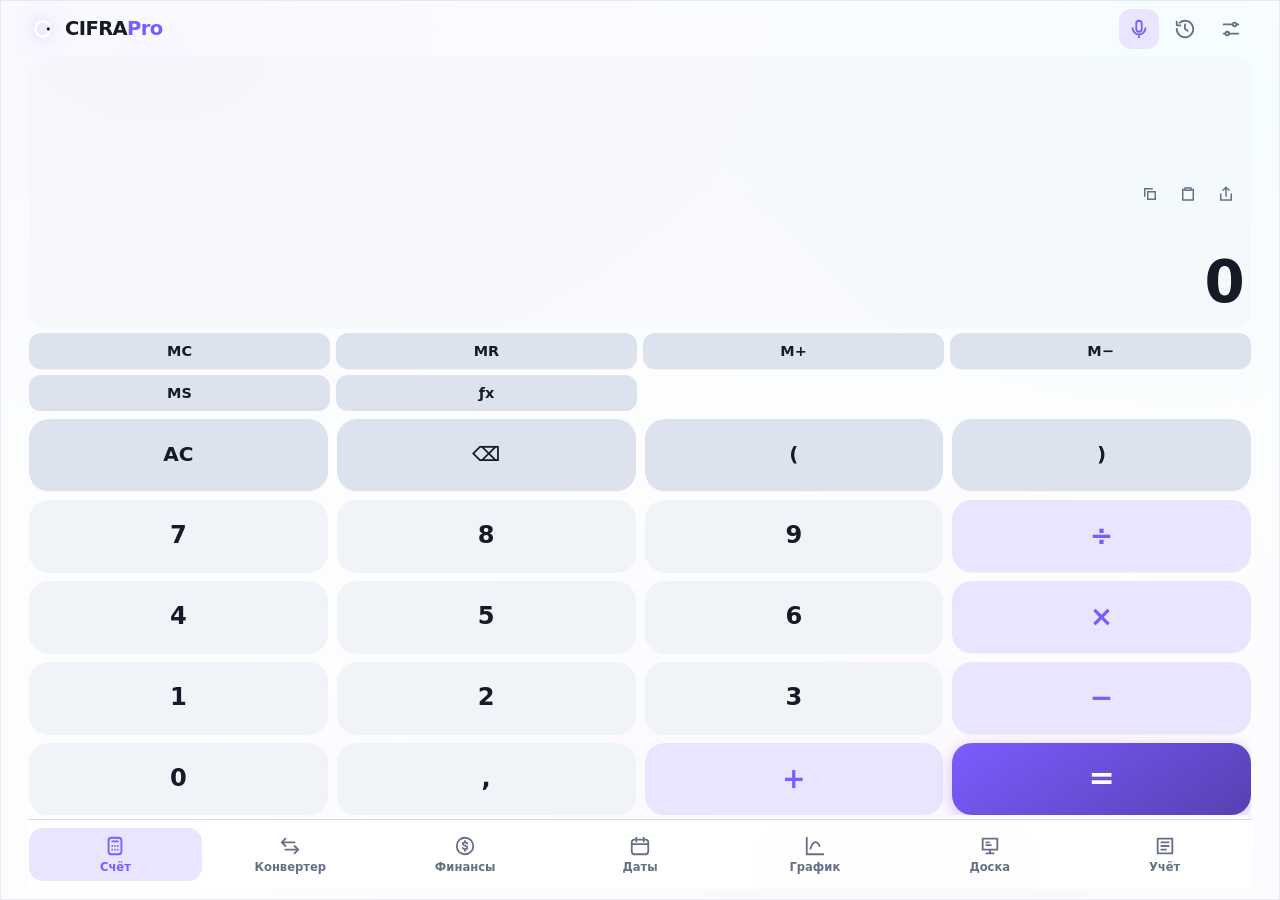
==== cifra/index.html @ 8e328d8b "Add files via upload" ====
<!doctype html>
<html lang="ru">
<head>
<meta charset="utf-8">
<meta name="viewport" content="width=device-width,initial-scale=1,maximum-scale=1,user-scalable=no,viewport-fit=cover">
<title>CIFRA Pro — калькулятор, конвертер, финансы, графики, доска</title>
<meta name="description" content="CIFRA Pro: научный калькулятор с графиками, конвертер, финансы, дата-калькулятор, математическая доска (алгебра, геометрия, тригонометрия, физика, химия). Офлайн PWA.">
<meta name="author" content="Смолянинов Александр">
<meta name="theme-color" content="#12151b">
<meta name="apple-mobile-web-app-capable" content="yes">
<meta name="mobile-web-app-capable" content="yes">
<meta name="apple-mobile-web-app-title" content="CIFRA Pro">
<link rel="manifest" href="manifest.webmanifest">
<link rel="icon" href="icons/icon-nova.svg" type="image/svg+xml">
<link rel="apple-touch-icon" href="icons/nova-192.png">
<link rel="stylesheet" href="css/style.css">
</head>
<body>
<div class="shell">
<main class="app">
  <header class="top">
    <span class="logo"><svg viewBox="0 0 512 512" aria-hidden="true"><path d="M362 167A138 138 0 1 0 362 345" fill="none" stroke="#fff" stroke-width="46" stroke-linecap="round"/><circle cx="352" cy="256" r="26"/></svg><b>CIFRA<i>Pro</i></b></span>
    <button id="hap" class="ib" aria-label="Вибрация"><svg viewBox="0 0 24 24"><rect x="8" y="3" width="8" height="18" rx="2"/><path d="M4 8v8M20 8v8M1.5 10.5v3M22.5 10.5v3"/></svg></button>
    <button id="hist" class="ib" aria-label="История"><svg viewBox="0 0 24 24"><path d="M12 7v5l3 2M3 12a9 9 0 1 0 3-6.7M3 4v4h4"/></svg></button>
    <button id="set" class="ib" aria-label="Настройки"><svg viewBox="0 0 24 24"><path d="M4 7h10M18 7h2M4 17h2M10 17h10"/><circle cx="16" cy="7" r="2"/><circle cx="8" cy="17" r="2"/></svg></button>
  </header>
  <section id="calc" class="view">
    <div class="screen"><div class="stl"><span id="mb" hidden></span><i></i><button id="copy" aria-label="Копировать"><svg viewBox="0 0 24 24"><path d="M9 9h10v10H9zM5 15V5h10"/></svg></button><button id="paste" aria-label="Вставить"><svg viewBox="0 0 24 24"><path d="M8 4h8v3H8zM6 6H5v14h14V6h-1"/></svg></button><button id="share" aria-label="Поделиться"><svg viewBox="0 0 24 24"><path d="M12 15V3M8 7l4-4 4 4M5 12v8h14v-8"/></svg></button></div><div id="expr"></div><div id="res" title="Нажмите, чтобы скопировать">0</div></div>
    <div id="memp" class="pad mem"></div>
    <div id="sciPad" class="pad sci" hidden></div>
    <div id="pad" class="pad"></div>
  </section>
  <section id="conv" class="view tool" hidden></section>
  <section id="fin" class="view tool" hidden></section>
  <section id="dates" class="view tool" hidden></section>
  <section id="graph" class="view tool" hidden></section>
  <section id="board" class="view tool" hidden></section>
  <section id="acc" class="view tool" hidden></section>
  <nav class="nav">
    <button data-t="calc" class="on"><i><svg viewBox="0 0 24 24"><rect x="5" y="3" width="14" height="18" rx="3"/><path d="M9 7h6M9 12h.01M12 12h.01M15 12h.01M9 16h.01M12 16h.01M15 16h.01"/></svg></i>Счёт</button>
    <button data-t="conv"><i><svg viewBox="0 0 24 24"><path d="M7 4L3 8l4 4M3 8h14M17 20l4-4-4-4M21 16H7"/></svg></i>Конвертер</button>
    <button data-t="fin"><i><svg viewBox="0 0 24 24"><circle cx="12" cy="12" r="9"/><path d="M14.5 9.2c-.6-.8-1.5-1.2-2.6-1.2-1.4 0-2.4.7-2.4 1.8 0 2.5 5 1.2 5 3.7 0 1.1-1 1.9-2.5 1.9-1.1 0-2-.4-2.7-1.2M12 6.5V8m0 8v1.5"/></svg></i>Финансы</button>
    <button data-t="dates"><i><svg viewBox="0 0 24 24"><rect x="3" y="5" width="18" height="16" rx="3"/><path d="M3 10h18M8 3v4M16 3v4"/></svg></i>Даты</button>
    <button data-t="graph"><i><svg viewBox="0 0 24 24"><path d="M3 3v18h18M7 15c3-9 7-9 10-3"/></svg></i>График</button>
    <button data-t="board"><i><svg viewBox="0 0 24 24"><path d="M4 4h16v12H4zM8 20h8M12 16v4"/><path d="M8 8h3M8 11h5"/></svg></i>Доска</button>
    <button data-t="acc"><i><svg viewBox="0 0 24 24"><path d="M4 4h16v16H4zM8 8h8M8 12h8M8 16h5"/></svg></i>Учёт</button>
  </nav>
  <div id="toast" role="status"></div>
</main>
<aside id="drawer" hidden>
  <div class="dh"><b>История</b><span><button id="hx">Excel</button><button id="hs">Поделиться</button><button id="hc">Очистить</button><button id="close">Закрыть</button></span></div>
  <ul id="list"></ul>
</aside>
</div>
<dialog id="dlg">
  <div class="dh"><b>Настройки</b><button id="dx">Готово</button></div>
  <div id="sb"></div>
  <div class="acts"><button id="install" hidden>Установить приложение</button><button id="abt">Автор и обратная связь</button><button id="xl">История в Excel</button><button id="csv">История в CSV</button><button id="wipe">Очистить историю</button><button id="reset">Сбросить настройки</button></div>
</dialog>
<dialog id="about">
  <div class="dh"><b>О программе</b><button id="ax">Закрыть</button></div>
  <div id="ab"></div>
</dialog>
<noscript>Для работы нужен JavaScript.</noscript>
<script src="js/engine.js"></script>
<script src="js/graph.js"></script>
<script src="js/db.js"></script>
<script src="js/tools.js"></script>
<script src="js/app.js"></script>
<script src="js/voice.js"></script>

<script>
window.addEventListener('message', function(ev){
  var d = ev.data;
  if (!d || d.type !== 'orbit-calc') return;
  if (d.expr) {
    try { window.dispatchEvent(new CustomEvent('cifra-insert', { detail: String(d.expr) })); } catch(e){}
  }
});
</script>
</body>
</html>
---- cifra/css/style.css ----
:root{--bg:#e9eef5;--card:#fff;--fg:#141b26;--mut:#667086;--key:#f0f3f8;--fn:#dce3ee;--line:#d3dae6;--eq:#7c5cff;--ks:1;--kr:20px;--cap:64px;--u:calc((100dvh - 360px)/5);--op:color-mix(in srgb,var(--eq) 16%,var(--card));--opfg:var(--eq);--shadow:0 8px 32px #00000014;--glass:color-mix(in srgb,var(--card) 88%,transparent)}
:root.sm{--u:calc((100dvh - 420px)/9.2)}
[data-theme=dark]{--bg:#0a0c10;--card:#12151b;--fg:#f1f3f8;--mut:#8a93a8;--key:#1c212a;--fn:#2a303c;--line:#272d39;--opfg:color-mix(in srgb,var(--eq) 55%,#fff);--shadow:0 12px 40px #00000066;--glass:color-mix(in srgb,var(--card) 82%,transparent)}
[data-theme=amoled]{--bg:#000;--card:#000;--fg:#fff;--mut:#8a93a8;--key:#15171c;--fn:#23262e;--line:#23262e;--opfg:color-mix(in srgb,var(--eq) 55%,#fff);--shadow:0 0 0 transparent;--glass:#000000ee}
[data-bg=nova] body{background:radial-gradient(55% 45% at 12% 6%,#7c5cff55,transparent),radial-gradient(45% 45% at 92% 12%,#22d3ee44,transparent),radial-gradient(60% 50% at 70% 96%,#c026d333,transparent),var(--bg)}
[data-bg=aurora] body{background:radial-gradient(60% 50% at 15% 10%,#6d5dfc88,transparent),radial-gradient(50% 50% at 90% 20%,#19c3a888,transparent),var(--bg)}
[data-bg=dusk] body{background:linear-gradient(160deg,#ff8a5c66,#7b3fe466 55%,var(--bg))}
[data-bg=forest] body{background:linear-gradient(160deg,#2fa36b66,#0e5e5a66 60%,var(--bg))}
[data-bg=mono] body{background:linear-gradient(160deg,#8a93a855,var(--bg))}
*{box-sizing:border-box;-webkit-tap-highlight-color:transparent}
html{color-scheme:dark light}
html,body{height:100%;margin:0;overflow:hidden;overscroll-behavior:none;touch-action:manipulation}
[data-theme=dark],[data-theme=amoled]{color-scheme:dark}
[data-theme=light]{color-scheme:light}
body{background:var(--bg);color:var(--fg);font:500 20px/1.25 system-ui,-apple-system,"Segoe UI",Roboto,sans-serif;font-variant-numeric:tabular-nums;transition:background .45s,color .3s;-webkit-user-select:none;user-select:none;-webkit-touch-callout:none}
input,select,textarea{-webkit-user-select:text;user-select:text}
[hidden]{display:none!important}
button,input,select{font:inherit;color:inherit}
button{border:0;cursor:pointer;touch-action:manipulation;background:transparent}
:focus-visible{outline:3px solid var(--eq);outline-offset:2px;border-radius:8px}
.shell{height:100dvh;display:flex;justify-content:center;gap:16px;position:relative}
.app{width:100%;max-width:460px;height:100%;display:flex;flex-direction:column;padding:calc(env(safe-area-inset-top) + 6px) 12px calc(env(safe-area-inset-bottom) + 10px);background:var(--glass);backdrop-filter:blur(22px) saturate(1.2);-webkit-backdrop-filter:blur(22px) saturate(1.2);position:relative;overflow:hidden;box-shadow:var(--shadow);border:1px solid color-mix(in srgb,var(--line) 50%,transparent)}
.top{display:flex;align-items:center;gap:6px;padding:2px 0 8px;flex:none}
.logo{display:flex;align-items:center;gap:8px;font-weight:700;letter-spacing:-.03em;margin-right:auto}
.logo svg{width:28px;height:28px;filter:drop-shadow(0 0 8px color-mix(in srgb,var(--eq) 50%,transparent))}
.logo b{font-size:1.15rem}.logo i{font-style:normal;color:var(--eq);font-weight:600}
.ib{width:40px;height:40px;border-radius:12px;display:grid;place-items:center;color:var(--mut);transition:background .2s,color .2s}
.ib:hover,.ib:active{background:var(--key);color:var(--fg)}
.ib.off{opacity:.45}
.ib svg{width:22px;height:22px;fill:none;stroke:currentColor;stroke-width:2;stroke-linecap:round;stroke-linejoin:round}
.view{flex:1;min-height:0;display:flex;flex-direction:column;overflow-y:auto;scrollbar-width:thin}
.view>*{flex:none}
.tool{gap:6px}
.screen{flex:1 1 auto!important;min-height:80px;display:flex;flex-direction:column;justify-content:flex-end;align-items:flex-end;padding:6px 8px 10px;overflow:hidden;touch-action:pan-y;border-radius:16px;background:color-mix(in srgb,var(--key) 40%,transparent)}
.stl{display:flex;gap:4px;width:100%;align-items:center;margin-bottom:4px}
.stl i{flex:1}#mb{font-size:.75rem;color:var(--mut);padding:2px 8px;background:var(--op);border-radius:999px;color:var(--opfg)}
.stl button{width:34px;height:34px;border-radius:10px;display:grid;place-items:center;color:var(--mut)}
.stl button:active{background:var(--key)}
.stl svg{width:18px;height:18px;fill:none;stroke:currentColor;stroke-width:2;stroke-linecap:round}
#expr{color:var(--mut);font-size:1.15rem;white-space:nowrap;max-width:100%;overflow-x:auto;scrollbar-width:none;min-height:1.35em;width:100%;text-align:right}
#expr::-webkit-scrollbar{display:none}
#res{font-size:3.5rem;font-weight:650;letter-spacing:-.03em;text-align:right;word-break:break-all;cursor:pointer;margin-top:2px;transition:font-size .15s,color .2s;width:100%}
#res.err{color:#e5484d;animation:sh .35s}
@keyframes sh{25%{transform:translateX(-6px)}75%{transform:translateX(6px)}}
.pad{display:grid;grid-template-columns:repeat(4,1fr);gap:9px;margin-top:8px}
.pad button{position:relative;overflow:hidden;height:calc(clamp(38px,var(--u),var(--cap))*var(--ks));border-radius:var(--kr);background:var(--key);font-size:1.42rem;font-weight:550;transition:transform .07s,background .15s,box-shadow .15s;box-shadow:0 1px 0 color-mix(in srgb,var(--fg) 4%,transparent)}
.pad button:active{transform:scale(.94)}
.pad .fn{background:var(--fn);font-size:1.18rem}
.pad .op{background:var(--op);color:var(--opfg);font-size:1.65rem}
.pad .eq{background:linear-gradient(145deg,var(--eq),color-mix(in srgb,var(--eq) 70%,#000));color:#fff;font-size:1.85rem;box-shadow:0 4px 16px color-mix(in srgb,var(--eq) 35%,transparent)}
.pad .z{grid-column:span 2}
.sci{gap:7px}
.sci button{height:calc(clamp(28px,calc(var(--u)*.58),calc(var(--cap)*.62))*var(--ks));font-size:.9rem;background:var(--fn);border-radius:calc(var(--kr)*.65);font-weight:500}
.mem{grid-template-columns:repeat(6,1fr);gap:6px;margin-top:4px}
.mem button{height:calc(clamp(30px,calc(var(--u)*.55),40px)*var(--ks));font-size:.85rem;background:var(--fn);border-radius:12px}
.rp::after{content:"";position:absolute;left:var(--x);top:var(--y);width:10px;height:10px;margin:-5px;border-radius:50%;background:currentColor;opacity:0;pointer-events:none;animation:rp .5s ease-out}
@keyframes rp{from{opacity:.28;transform:scale(0)}to{opacity:0;transform:scale(32)}}
.nav{display:flex;gap:2px;padding:8px 0 2px;flex:none;overflow-x:auto;scrollbar-width:none;border-top:1px solid var(--line);margin-top:4px}
.nav::-webkit-scrollbar{display:none}
.nav button{flex:1;min-width:0;display:flex;flex-direction:column;align-items:center;gap:3px;padding:8px 4px;border-radius:14px;font-size:.68rem;font-weight:550;color:var(--mut);transition:background .2s,color .2s}
.nav button.on{background:var(--op);color:var(--opfg)}
.nav i{display:grid;place-items:center}
.nav svg{width:22px;height:22px;fill:none;stroke:currentColor;stroke-width:2;stroke-linecap:round;stroke-linejoin:round}
.chips{display:flex;gap:7px;overflow-x:auto;padding:4px 0 10px;scrollbar-width:none}
.chips::-webkit-scrollbar{display:none}
.chip,.bar button,.dh button,.acts button,.quick button{flex:none;background:var(--key);border-radius:999px;padding:8px 14px;font-size:.82rem;color:var(--mut);white-space:nowrap;transition:background .15s,color .15s,transform .1s}
.chip.on,.bar button[aria-pressed=true]{background:var(--op);color:var(--opfg)}
.chip:active,.bar button:active{transform:scale(.96)}
.card.box{background:var(--card);border-radius:18px;padding:14px;border:1px solid var(--line);box-shadow:0 2px 12px #00000008}
.card.box label{display:block;margin-bottom:8px}
.card.box small{display:block;font-size:.72rem;color:var(--mut);margin-bottom:4px;font-weight:500}
.card.box input,.card.box select{width:100%;padding:10px 12px;border-radius:12px;border:1px solid var(--line);background:var(--key);font-size:1.05rem}
.row{display:flex;gap:8px;margin:6px 0;align-items:center}
.convrow input,.convrow output{flex:1;min-width:0;font-size:1.4rem;font-weight:600;text-align:right;padding:8px;border-radius:12px;background:var(--key);border:1px solid transparent}
.convrow select{width:auto;min-width:90px;padding:8px;border-radius:12px;border:1px solid var(--line);background:var(--fn)}
.midrow{display:flex;align-items:center;gap:10px;padding:4px 0}
.midrow .swap{width:42px;height:42px;border-radius:12px;background:var(--fn);display:grid;place-items:center}
.midrow .swap svg{width:20px;height:20px;fill:none;stroke:currentColor;stroke-width:2}
.midrow .neg{width:42px;height:42px;border-radius:12px;background:var(--fn);font-weight:600}
.mlabel{color:var(--mut);font-size:.85rem}
.quick{display:flex;gap:6px;flex-wrap:wrap;padding:4px 0}
.quick button{padding:6px 12px;font-size:.78rem}
.sub{font-size:.78rem;color:var(--mut);padding:6px 2px 2px;font-weight:500}
.out{list-style:none;margin:0;padding:0}
.out li{display:flex;justify-content:space-between;align-items:center;gap:12px;padding:11px 14px;margin:5px 0;background:var(--card);border-radius:14px;border:1px solid var(--line);animation:fadeUp .35s both;cursor:pointer;transition:background .15s}
.out li:active{background:var(--key)}
.out li span{color:var(--mut);font-size:.88rem}
.out li b{font-weight:650;font-size:1.02rem;text-align:right}
@keyframes fadeUp{from{opacity:0;transform:translateY(8px)}to{opacity:1;transform:none}}
.fields{display:grid;gap:8px}
.fields label{margin:0}
.chartbox{margin-top:8px;min-height:40px}
.donut{width:140px;height:140px;margin:0 auto}
.donut .dt{font-size:11px;fill:var(--mut)}
.donut .dv{font-size:14px;font-weight:700;fill:var(--fg)}
.lg{margin-top:10px}
.lg .li{display:flex;align-items:center;gap:8px;padding:5px 0;font-size:.85rem}
.lg .li i{width:10px;height:10px;border-radius:50%;flex:none}
.lg .li span{flex:1;color:var(--mut)}
.lg .li b{font-weight:600}
.bars{width:100%;max-height:120px}
.bars .bl{font-size:10px;fill:var(--mut)}
.cols2{display:grid;grid-template-columns:1fr 1fr;gap:10px}

.gform .presets{display:flex;gap:6px;flex-wrap:wrap;margin-top:6px}
.plotwrap{flex:1;min-height:220px;border-radius:16px;overflow:hidden;background:var(--card);border:1px solid var(--line);position:relative}
.plotwrap canvas{width:100%;height:100%;display:block;touch-action:none}
.gread{font-size:.82rem;color:var(--mut);padding:6px 4px;text-align:center}
.bar.zoom{display:flex;gap:8px;justify-content:center;padding:6px 0}
.bar.zoom button{min-width:44px}
#toast{position:fixed;left:50%;bottom:calc(env(safe-area-inset-bottom) + 72px);transform:translateX(-50%) translateY(20px);background:var(--fg);color:var(--bg);padding:10px 18px;border-radius:999px;font-size:.85rem;font-weight:550;opacity:0;pointer-events:none;transition:opacity .3s,transform .3s;z-index:50;max-width:90%;text-align:center;box-shadow:0 8px 24px #00000040}
#toast.show{opacity:1;transform:translateX(-50%) translateY(0)}
#drawer{position:fixed;inset:0 0 0 auto;width:min(360px,100%);background:var(--card);border-left:1px solid var(--line);z-index:40;display:flex;flex-direction:column;padding:calc(env(safe-area-inset-top) + 12px) 14px calc(env(safe-area-inset-bottom) + 14px);box-shadow:-12px 0 40px #00000022;animation:slideIn .25s}
@keyframes slideIn{from{transform:translateX(100%)}to{transform:none}}
.dh{display:flex;align-items:center;justify-content:space-between;gap:8px;margin-bottom:12px;flex-wrap:wrap}
.dh b{font-size:1.1rem}
.dh span{display:flex;gap:6px;flex-wrap:wrap}
#list{list-style:none;margin:0;padding:0;overflow-y:auto;flex:1}
#list li{padding:12px;border-radius:12px;margin:4px 0;background:var(--key);cursor:pointer}
#list li small{display:block;color:var(--mut);font-size:.75rem;margin-top:2px}













/* ===== ДОСКА ===== */
.board-cats{margin-bottom:2px}
.board-solve input{font-family:ui-monospace,"Cascadia Code","SF Mono",Menlo,monospace;font-size:1.05rem;letter-spacing:-.01em}
.board-actions{display:flex;flex-wrap:wrap;gap:8px;margin:10px 0 6px}
.board-actions button{padding:10px 16px;border-radius:12px;background:var(--key);font-size:.88rem;font-weight:550;color:var(--mut);transition:background .15s,transform .1s}
.board-actions button:active{transform:scale(.97)}
.board-actions .primary{background:linear-gradient(145deg,var(--eq),color-mix(in srgb,var(--eq) 75%,#000));color:#fff;box-shadow:0 4px 14px color-mix(in srgb,var(--eq) 30%,transparent)}
.board-result{margin-top:8px;min-height:0;opacity:0;transform:translateY(6px);transition:opacity .25s,transform .25s}
.board-result.show{opacity:1;transform:none}
.board-result .sol-head{font-size:.9rem;color:var(--mut);margin-bottom:6px;font-weight:500}
.board-result .err{color:#e5484d;font-weight:550}
.board-result .hint{font-size:.78rem;color:var(--mut);margin:8px 0 0}
.formula-list li{flex-direction:column;align-items:stretch;gap:4px;padding:12px 14px}
.formula-list .f-head{display:flex;justify-content:space-between;align-items:baseline;gap:10px}
.formula-list .f-title{font-weight:600;font-size:.92rem}
.formula-list .f-expr{font-family:ui-monospace,Menlo,monospace;font-size:.88rem;color:var(--eq);font-weight:600}
.formula-list .f-desc{color:var(--mut);font-size:.78rem;line-height:1.3}
.board-hint{font-size:.75rem;color:var(--mut);padding:10px 4px 16px;line-height:1.4}

/* адаптация */
.card.box{padding:12px;display:block}
.card.box button{height:auto}
.midrow .swap,.midrow .neg{height:40px}
.midrow .swap{width:40px;padding:0}
.gform .cols2{margin-bottom:4px}
.plotwrap{height:clamp(240px,46dvh,460px)}
@media(max-height:480px) and (orientation:landscape){.plotwrap{height:200px}}
@media(min-width:600px){
 html{font-size:18px}
 :root{--cap:84px}
 .app{max-width:720px;padding-left:20px;padding-right:20px}
 .plotwrap{height:clamp(320px,50dvh,600px)}
 .tool{display:grid!important;grid-template-columns:1fr 1fr;column-gap:16px;align-content:start}
 .tool[hidden]{display:none!important}
 .tool>.chips{grid-column:1/-1}
 #conv>.card{grid-column:1;grid-row:2}
 #conv>.quick{grid-column:1;grid-row:3}
 #conv>.sub{display:none}
 #conv>.clist{grid-column:2;grid-row:2/span 3;align-self:start;margin-top:4px}
 #fin>.fields{grid-column:1;grid-row:2}
 #fin>.chartbox{grid-column:1;grid-row:3}
 #fin>.sub{display:none}
 #fin>.out{grid-column:2;grid-row:2/span 3;align-self:start;margin-top:4px}
 #dates{display:block!important}
 #dates[hidden]{display:none!important}
 #graph{display:flex!important}
 #graph[hidden]{display:none!important}
 #board{display:block!important}
 #board[hidden]{display:none!important}
}
@media(min-width:1024px){
 html{font-size:17px}
 :root{--cap:72px}
 .app{max-width:920px;padding-left:28px;padding-right:28px}
 #calc{width:100%;max-width:520px;margin:0 auto}
 #dates{max-width:560px;margin:0 auto;width:100%}
 #graph{display:grid!important;grid-template-columns:320px minmax(0,1fr);column-gap:16px;grid-template-rows:auto auto 1fr;align-content:start;overflow:hidden}
 #graph[hidden]{display:none!important}
 #graph>.gform{grid-column:1;grid-row:1}
 #graph>.plotwrap{grid-column:2;grid-row:1/span 3;height:min(620px,72dvh)}
 #graph>.gread{grid-column:1;grid-row:2}
 #graph>.bar.zoom{grid-column:1;grid-row:3;align-self:start}
 .presets{flex-wrap:wrap;overflow:visible}
 .nav button{font-size:.72rem}
 #board{max-width:720px;margin:0 auto;width:100%}
}
/* 6 кнопок в навбаре — чуть компактнее на узких */
@media(max-width:400px){
 .nav button{font-size:.62rem;padding:6px 2px}
 .nav svg{width:20px;height:20px}
}

/* Доска: быстрые кнопки √ x² x³ */
.board-keys{display:flex;flex-wrap:wrap;gap:6px;margin:8px 0 4px}
.board-keys button{min-width:40px;padding:8px 11px;border-radius:11px;background:var(--fn);font-size:.95rem;font-weight:600;color:var(--fg)}
.board-keys button:active{background:var(--op);color:var(--opfg);transform:scale(.96)}
.board-mode{margin-bottom:0}


/* Дата: тёмные поля ввода (iOS native date) */
.di{display:flex;flex-direction:column;gap:4px}
.di small{font-size:.72rem;color:var(--mut);font-weight:500}
.di input[type=date]{
  width:100%;padding:12px 14px;border-radius:14px;border:1px solid var(--line);
  background:var(--key)!important;color:var(--fg)!important;font-size:1rem;
  color-scheme:dark;min-height:48px;-webkit-appearance:none;appearance:none;
}
[data-theme=light] .di input[type=date]{color-scheme:light}
.di input[type=date]::-webkit-calendar-picker-indicator{opacity:.7;cursor:pointer;filter:invert(.7)}
[data-theme=light] .di input[type=date]::-webkit-calendar-picker-indicator{filter:none}

/* Конвертер: широкое поле числа */
.convrow{display:grid!important;grid-template-columns:1fr auto;gap:8px;align-items:stretch}
.convrow input,.convrow output{
  width:100%;min-width:120px;flex:unset;font-size:1.5rem;font-weight:650;
  text-align:right;padding:12px 14px;border-radius:14px;
  background:var(--key);border:1px solid var(--line);color:var(--fg);
  min-height:52px;
}
.convrow select{
  min-width:100px;max-width:130px;padding:12px 10px;border-radius:14px;
  border:1px solid var(--line);background:var(--fn);font-size:1rem;font-weight:550;
}
.resrow output{display:block}

/* Бухгалтерия */
.acc-hint{font-size:.75rem;color:var(--mut);margin:8px 0 0;line-height:1.35}

/* 7 пунктов навбара */
.nav button{font-size:.62rem;padding:7px 2px}
.nav svg{width:20px;height:20px}
@media(min-width:400px){.nav button{font-size:.68rem}.nav svg{width:22px;height:22px}}
@media(max-width:380px){.nav button{font-size:.55rem;padding:6px 1px}}


/* строка настройки */
.st{
  display:flex;align-items:center;justify-content:space-between;
  gap:12px;padding:12px 0;min-height:44px;
  border-bottom:1px solid color-mix(in srgb,var(--line) 70%,transparent);
}
.st:last-child{border-bottom:0}
.st>span{
  flex:1;min-width:0;font-size:.95rem;font-weight:500;
  line-height:1.25;color:var(--fg);
}
/* сегменты */
.segm{
  display:flex;flex-wrap:wrap;gap:5px;justify-content:flex-end;
  max-width:65%;
}
.segm button{
  padding:7px 11px;border-radius:10px;background:var(--card);
  font-size:.78rem;font-weight:550;color:var(--mut);
  border:1px solid transparent;white-space:nowrap;
}
.segm button.on{
  background:var(--op);color:var(--opfg);border-color:transparent;
}
/* переключатель */
.tg{
  flex:none;width:50px;height:30px;border-radius:999px;
  background:var(--line);position:relative;transition:background .2s;
  border:0;padding:0;cursor:pointer;
}
.tg[aria-checked=true],.tg.on{background:var(--eq)}
.tg::after{
  content:"";position:absolute;top:3px;left:3px;
  width:24px;height:24px;border-radius:50%;background:#fff;
  transition:transform .2s;box-shadow:0 1px 4px #0003;
}
.tg[aria-checked=true]::after,.tg.on::after{transform:translateX(20px)}
/* цвета акцента */
.cols{display:flex;flex-wrap:wrap;gap:8px;justify-content:flex-end}
.cols button{
  width:28px;height:28px;border-radius:50%;
  border:2px solid transparent;padding:0;
}
.cols button.on{
  border-color:var(--fg);
  box-shadow:0 0 0 2px var(--card),0 0 0 4px var(--eq);
}
.note{
  margin:8px 2px 0;font-size:.75rem;color:var(--mut);
  line-height:1.4;
}
dialog .acts{
  display:flex;flex-direction:column;gap:8px;
  padding:10px 14px calc(14px + env(safe-area-inset-bottom));
  border-top:1px solid var(--line);flex:none;
  background:var(--card);
}
dialog .acts button{
  padding:13px 14px;border-radius:14px;background:var(--key);
  text-align:left;font-weight:500;font-size:.92rem;
}
dialog .acts button:active{background:var(--fn)}

/* ===== Диалоги: Настройки / О программе ===== */
dialog{
  border:0;
  border-radius:20px;
  padding:0;
  width:min(440px,94vw);
  max-width:94vw;
  height:min(88dvh,700px);
  max-height:88dvh;
  background:var(--card);
  color:var(--fg);
  box-shadow:0 24px 80px #00000055;
  overflow:hidden;
  flex-direction:column;
}
dialog:not([open]){display:none}
dialog[open]{display:flex}
dialog::backdrop{background:#00000070;backdrop-filter:blur(5px)}
dialog .dh{
  display:flex;align-items:center;justify-content:space-between;
  padding:14px 16px;flex:0 0 auto;gap:12px;
  border-bottom:1px solid var(--line);
  background:var(--card);
  z-index:2;
}
dialog .dh b{font-size:1.12rem;font-weight:700}
dialog .dh button{
  background:var(--op);color:var(--opfg);border-radius:999px;
  padding:8px 16px;font-size:.88rem;font-weight:600;flex:none;
}
#sb,#ab{
  flex:1 1 auto;
  min-height:0;
  overflow-y:auto;
  overflow-x:hidden;
  -webkit-overflow-scrolling:touch;
  padding:10px 14px 16px;
}
#sb section{margin:0 0 16px}
#sb section h3{
  margin:0 0 8px;padding:0 2px;
  font-size:.72rem;font-weight:650;color:var(--mut);
  text-transform:uppercase;letter-spacing:.05em;
}
#sb .card{
  background:var(--key);border-radius:16px;padding:2px 12px;
  border:1px solid var(--line);
}
.st{
  display:flex;align-items:center;justify-content:space-between;
  gap:12px;padding:12px 0;min-height:48px;
  border-bottom:1px solid color-mix(in srgb,var(--line) 65%,transparent);
}
.st:last-child{border-bottom:0}
.st>span{
  flex:1 1 auto;min-width:0;
  font-size:.94rem;font-weight:500;line-height:1.3;color:var(--fg);
}
.segm{
  display:flex;flex-wrap:wrap;gap:5px;justify-content:flex-end;
  flex:0 1 auto;max-width:62%;
}
.segm button{
  padding:8px 11px;border-radius:10px;background:var(--card);
  font-size:.78rem;font-weight:550;color:var(--mut);
  border:1px solid transparent;white-space:nowrap;
}
.segm button.on{background:var(--op);color:var(--opfg)}
.tg{
  flex:0 0 auto;width:50px;height:30px;border-radius:999px;
  background:var(--line);position:relative;transition:background .2s;
  border:0;padding:0;cursor:pointer;
}
.tg[aria-checked=true],.tg.on{background:var(--eq)}
.tg::after{
  content:"";position:absolute;top:3px;left:3px;
  width:24px;height:24px;border-radius:50%;background:#fff;
  transition:transform .2s;box-shadow:0 1px 4px #0003;
}
.tg[aria-checked=true]::after,.tg.on::after{transform:translateX(20px)}
.cols{display:flex;flex-wrap:wrap;gap:8px;justify-content:flex-end}
.cols button{
  width:28px;height:28px;border-radius:50%;
  border:2px solid transparent;padding:0;
}
.cols button.on{
  border-color:var(--fg);
  box-shadow:0 0 0 2px var(--card),0 0 0 4px var(--eq);
}
.note{margin:8px 2px 0;font-size:.75rem;color:var(--mut);line-height:1.4}
dialog .acts{
  display:flex;flex-direction:column;gap:8px;
  padding:10px 14px calc(12px + env(safe-area-inset-bottom));
  border-top:1px solid var(--line);
  flex:0 0 auto;
  background:var(--card);
  max-height:40%;
  overflow-y:auto;
}
dialog .acts button{
  padding:12px 14px;border-radius:14px;background:var(--key);
  text-align:left;font-weight:500;font-size:.9rem;
}
dialog .acts button:active{background:var(--fn)}
/* О программе */
#ab .brand{text-align:center;padding:12px 0 8px}
#ab .brand img{width:64px;height:64px;border-radius:16px;margin-bottom:8px}
#ab .brand b{display:block;font-size:1.05rem}
#ab .brand small{color:var(--mut);font-size:.8rem}
#ab .links{display:flex;flex-direction:column;gap:8px;margin:12px 0}
#ab .links a{color:var(--eq);text-decoration:none;font-weight:550;padding:8px 0}
#ab h3.sub{margin:16px 0 6px;font-size:.8rem;color:var(--mut);text-transform:uppercase;letter-spacing:.04em}
#ab .acts{border:0;padding:8px 0;max-height:none}
.tool-share{display:flex;gap:8px;flex-wrap:wrap;padding:8px 0 12px}
.tool-share button{
  padding:11px 16px;border-radius:12px;background:var(--key);
  font-size:.88rem;font-weight:550;color:var(--mut);
}
.tool-share button:active{background:var(--op);color:var(--opfg)}

#mic.listening{color:#fff;background:var(--op,#7c5cff);animation:micp 1.1s ease-in-out infinite}
@keyframes micp{50%{box-shadow:0 0 0 8px rgba(124,92,255,.28)}}
#vtr{position:fixed;left:50%;transform:translateX(-50%);bottom:calc(84px + env(safe-area-inset-bottom,0px));max-width:90vw;padding:10px 16px;border-radius:14px;background:var(--key);color:var(--fg);font-size:.95rem;box-shadow:0 6px 24px rgba(0,0,0,.25);z-index:50;opacity:0;pointer-events:none;transition:opacity .2s}
#vtr.on{opacity:1;pointer-events:auto}

.top #mic{background:var(--op);color:var(--opfg)}

/* v5.2.5: клавиатура подстраивается под высоту окна (в Контуре калькулятор в iframe), а не под оценку по 100dvh:
   строка выражения/истории больше не обрезается, нижний ряд не уходит под навигацию */
#calc .screen{flex:1 1 auto!important;min-height:112px}
#calc #expr{min-height:1.5em;line-height:1.5}
#calc #memp button{height:36px}
#calc #pad{flex:0 1 auto;min-height:0;grid-template-rows:repeat(5,minmax(34px,calc(var(--cap)*var(--ks))))}
#calc #pad button{height:100%;min-height:0}

/* Fixes for iOS overflow and mode bar under tab-bar (test run 2026-10-21) */
.app, .shell, #calc, .pad {
  max-width: 100vw !important;
  overflow-x: hidden;
  box-sizing: border-box;
}
.pad {
  width: 100%;
  grid-template-columns: repeat(4, minmax(0, 1fr));
}
.nav {
  position: sticky;
  bottom: 0;
  z-index: 5;
  background: var(--glass);
  padding-bottom: max(8px, env(safe-area-inset-bottom));
  margin-bottom: 0;
}
body {
  overflow-x: hidden;
  touch-action: manipulation;
}
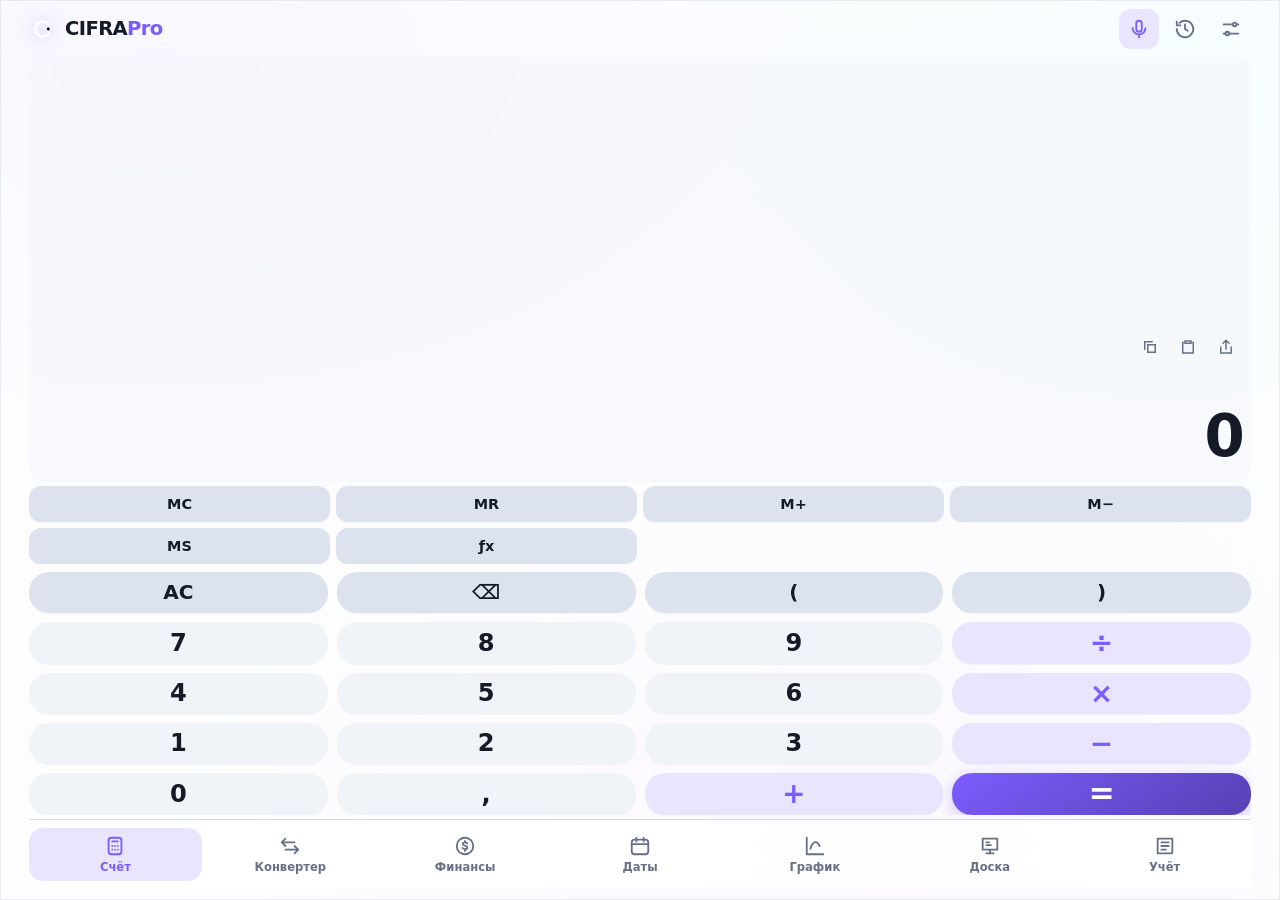
==== commit c9bd0939: "Add files via upload" ====
--- a/cifra/index.html
+++ b/cifra/index.html
@@ -14,6 +14,103 @@
 <link rel="icon" href="icons/icon-nova.svg" type="image/svg+xml">
 <link rel="apple-touch-icon" href="icons/nova-192.png">
 <link rel="stylesheet" href="css/style.css">
+<style id="embed-css">
+/* Карточка в iframe агента: всё умещается в height родителя */
+html.cifra-embed,html.cifra-embed body{
+  height:100%!important;max-height:100%!important;min-height:0!important;
+  margin:0!important;overflow:hidden!important;
+}
+html.cifra-embed .shell{
+  height:100%!important;max-height:100%!important;min-height:0!important;
+  width:100%!important;gap:0!important;
+}
+html.cifra-embed .app{
+  height:100%!important;max-height:100%!important;min-height:0!important;
+  max-width:100%!important;width:100%!important;
+  padding:4px 6px 4px!important;
+  display:flex!important;flex-direction:column!important;overflow:hidden!important;
+  box-shadow:none!important;border:0!important;border-radius:0!important;
+  backdrop-filter:none!important;-webkit-backdrop-filter:none!important;
+}
+html.cifra-embed .top{
+  flex:0 0 auto!important;padding:2px 4px!important;min-height:34px!important;gap:4px!important;
+}
+html.cifra-embed .top .logo b{font-size:.82rem!important}
+html.cifra-embed .top .logo svg{width:20px!important;height:20px!important}
+html.cifra-embed .top .ib{width:28px!important;height:28px!important;border-radius:8px!important}
+html.cifra-embed .top .ib svg{width:16px!important;height:16px!important}
+html.cifra-embed .view{
+  flex:1 1 auto!important;min-height:0!important;overflow:hidden!important;
+  display:flex!important;flex-direction:column!important;
+}
+html.cifra-embed #calc.view{padding:0!important;gap:4px!important}
+html.cifra-embed .screen{
+  flex:0 0 auto!important;min-height:52px!important;max-height:72px!important;
+  padding:4px 6px!important;justify-content:flex-end!important;
+}
+html.cifra-embed #res{font-size:1.55rem!important;line-height:1.1!important}
+html.cifra-embed #expr{font-size:.7rem!important;min-height:1em!important}
+html.cifra-embed .stl button{width:26px!important;height:26px!important}
+html.cifra-embed .pad{
+  flex:1 1 auto!important;min-height:0!important;margin-top:2px!important;
+  gap:5px!important;padding:0!important;
+  display:grid!important;grid-template-columns:repeat(4,1fr)!important;
+  align-content:stretch!important;
+}
+html.cifra-embed .pad.mem{
+  flex:0 0 auto!important;grid-template-columns:repeat(6,1fr)!important;
+  gap:4px!important;min-height:0!important;
+}
+html.cifra-embed .pad.mem button{
+  height:32px!important;min-height:32px!important;max-height:36px!important;
+  font-size:.72rem!important;
+}
+html.cifra-embed #pad.pad{
+  grid-template-rows:repeat(5,minmax(36px,1fr))!important;
+  flex:1 1 auto!important;
+  min-height:180px!important;
+}
+html.cifra-embed #calc.view{
+  flex:1 1 auto!important;
+  min-height:0!important;
+}
+/* на очень низком iframe (агент) — чуть компактнее */
+@media (max-height:420px){
+  html.cifra-embed #pad.pad{min-height:140px!important;grid-template-rows:repeat(5,minmax(28px,1fr))!important}
+  html.cifra-embed .screen{min-height:44px!important;max-height:56px!important}
+  html.cifra-embed #res{font-size:1.25rem!important}
+  html.cifra-embed nav.nav button{font-size:.52rem!important;padding:3px 4px!important}
+}
+html.cifra-embed #sciPad.pad{flex:0 0 auto!important;max-height:28%!important;overflow:auto!important}
+html.cifra-embed .pad button{
+  height:auto!important;min-height:0!important;
+  font-size:clamp(.85rem,2.8vh,1.25rem)!important;
+  border-radius:10px!important;
+  box-shadow:none!important;
+}
+html.cifra-embed .pad .op{font-size:clamp(1rem,3vh,1.4rem)!important}
+html.cifra-embed .pad .eq{font-size:clamp(1.1rem,3.2vh,1.5rem)!important}
+html.cifra-embed nav.nav{
+  flex:0 0 auto!important;padding:2px 0 0!important;gap:2px!important;
+  overflow-x:auto!important;scrollbar-width:none;min-height:0!important;
+}
+html.cifra-embed nav.nav::-webkit-scrollbar{display:none}
+html.cifra-embed nav.nav button{
+  font-size:.6rem!important;padding:4px 5px!important;min-width:0!important;
+  gap:2px!important;
+}
+html.cifra-embed nav.nav button i,html.cifra-embed nav.nav svg{width:14px!important;height:14px!important}
+html.cifra-embed #drawer,html.cifra-embed dialog{max-height:85%!important}
+</style>
+<script>
+(function(){
+  try{
+    if(/[?&]embed=1(?:&|$)/.test(location.search)||window.parent!==window){
+      document.documentElement.classList.add('cifra-embed');
+    }
+  }catch(e){}
+})();
+</script>
 </head>
 <body>
 <div class="shell">
--- a/cifra/css/style.css
+++ b/cifra/css/style.css
@@ -466,3 +466,36 @@
   overflow-x: hidden;
   touch-action: manipulation;
 }
+
+/* cifra-desktop-cap: не растягивать на весь wide desktop */
+@media(min-width:700px){
+html:not(.cifra-embed) .app{max-width:460px;margin:0 auto}
+}
+
+/* 5.8.35 responsive: PC / tablet / phone / embed */
+html.cifra-embed .shell,
+html.cifra-embed .app{max-width:100%!important;width:100%!important}
+@media (max-height:640px){
+  :root{--cap:52px;--u:calc((100dvh - 300px)/5)}
+  .screen{min-height:56px;padding:6px 10px}
+  #res{font-size:clamp(1.4rem,6vh,2.2rem)}
+}
+@media (max-height:520px){
+  :root{--cap:44px;--ks:.92}
+  .nav button{padding:4px 2px;font-size:.58rem}
+  .chips{padding:2px 0 6px}
+}
+@media (min-width:700px) and (min-height:700px){
+  :root{--cap:68px}
+  html:not(.cifra-embed) .app{max-width:480px}
+}
+.pad{width:100%;max-width:100%;grid-template-columns:repeat(4,minmax(0,1fr))!important}
+.pad button{min-width:0}
+.chips{max-width:100%;overflow-x:auto;-webkit-overflow-scrolling:touch}
+
+/* 5.8.35 pad floor — клавиатура не схлопывается */
+#calc #pad.pad{
+  min-height:200px;
+  grid-template-rows:repeat(5,minmax(40px,1fr));
+}
+html.cifra-embed #calc #pad.pad{min-height:180px}
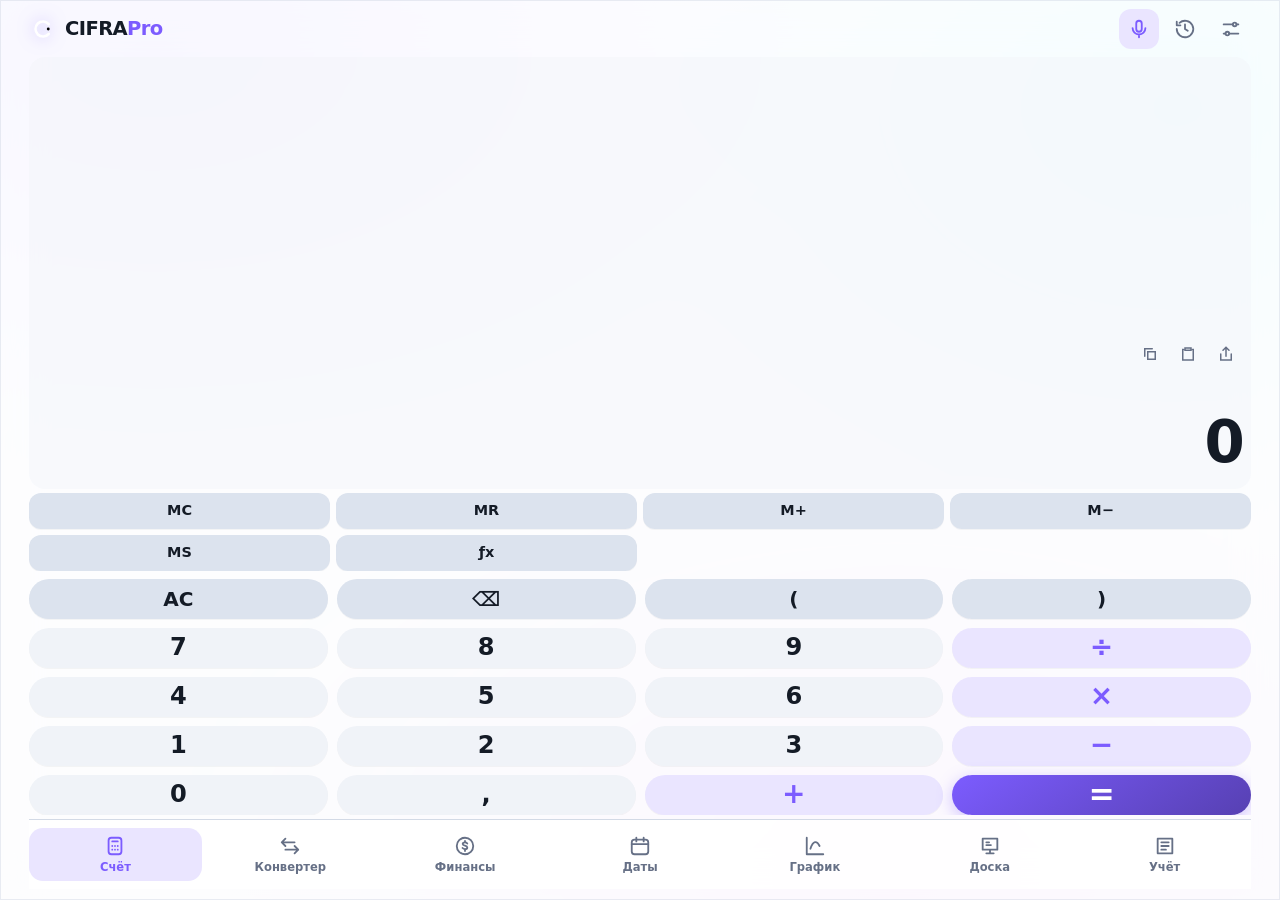
==== commit f31faafe: "Add files via upload" ====
--- a/cifra/index.html
+++ b/cifra/index.html
@@ -39,11 +39,25 @@
 html.cifra-embed .top .logo svg{width:20px!important;height:20px!important}
 html.cifra-embed .top .ib{width:28px!important;height:28px!important;border-radius:8px!important}
 html.cifra-embed .top .ib svg{width:16px!important;height:16px!important}
-html.cifra-embed .view{
+/* Только активная вкладка; [hidden] не перебивать! */
+html.cifra-embed .view[hidden],
+html.cifra-embed .tool[hidden],
+html.cifra-embed section.view[hidden]{
+  display:none!important;
+  visibility:hidden!important;
+  pointer-events:none!important;
+  height:0!important;
+  overflow:hidden!important;
+  flex:0 0 0!important;
+  min-height:0!important;
+  max-height:0!important;
+  margin:0!important;padding:0!important;border:0!important;
+}
+html.cifra-embed .view:not([hidden]){
   flex:1 1 auto!important;min-height:0!important;overflow:hidden!important;
   display:flex!important;flex-direction:column!important;
 }
-html.cifra-embed #calc.view{padding:0!important;gap:4px!important}
+html.cifra-embed #calc.view:not([hidden]){padding:0!important;gap:4px!important}
 html.cifra-embed .screen{
   flex:0 0 auto!important;min-height:52px!important;max-height:72px!important;
   padding:4px 6px!important;justify-content:flex-end!important;
@@ -70,7 +84,7 @@
   flex:1 1 auto!important;
   min-height:180px!important;
 }
-html.cifra-embed #calc.view{
+html.cifra-embed #calc.view:not([hidden]){
   flex:1 1 auto!important;
   min-height:0!important;
 }
@@ -81,12 +95,32 @@
   html.cifra-embed #res{font-size:1.25rem!important}
   html.cifra-embed nav.nav button{font-size:.52rem!important;padding:3px 4px!important}
 }
-html.cifra-embed #sciPad.pad{flex:0 0 auto!important;max-height:28%!important;overflow:auto!important}
+html.cifra-embed #sciPad.pad{
+  flex:0 0 auto!important;
+  max-height:none!important;
+  overflow:visible!important;
+  grid-template-columns:repeat(4,minmax(0,1fr))!important;
+  gap:5px!important;
+}
+html.cifra-embed #sciPad.pad button{
+  height:auto!important;
+  min-height:34px!important;
+  font-size:clamp(.68rem,1.8vh,.82rem)!important;
+  padding:4px 2px!important;
+  white-space:nowrap!important;
+  overflow:hidden!important;
+  text-overflow:ellipsis!important;
+}
 html.cifra-embed .pad button{
   height:auto!important;min-height:0!important;
-  font-size:clamp(.85rem,2.8vh,1.25rem)!important;
+  font-size:clamp(.95rem,2.8vh,1.25rem)!important;
   border-radius:10px!important;
   box-shadow:none!important;
+  white-space:nowrap!important;
+}
+html.cifra-embed .pad.mem button{
+  font-size:clamp(.65rem,1.6vh,.8rem)!important;
+  min-height:30px!important;
 }
 html.cifra-embed .pad .op{font-size:clamp(1rem,3vh,1.4rem)!important}
 html.cifra-embed .pad .eq{font-size:clamp(1.1rem,3.2vh,1.5rem)!important}
--- a/cifra/css/style.css
+++ b/cifra/css/style.css
@@ -43,16 +43,54 @@
 #res.err{color:#e5484d;animation:sh .35s}
 @keyframes sh{25%{transform:translateX(-6px)}75%{transform:translateX(6px)}}
 .pad{display:grid;grid-template-columns:repeat(4,1fr);gap:9px;margin-top:8px}
-.pad button{position:relative;overflow:hidden;height:calc(clamp(38px,var(--u),var(--cap))*var(--ks));border-radius:var(--kr);background:var(--key);font-size:1.42rem;font-weight:550;transition:transform .07s,background .15s,box-shadow .15s;box-shadow:0 1px 0 color-mix(in srgb,var(--fg) 4%,transparent)}
+.pad button{position:relative;overflow:hidden;height:calc(clamp(38px,var(--u),var(--cap))*var(--ks));border-radius:var(--kr);background:var(--key);font-size:clamp(1.05rem,3.5vw,1.42rem);font-weight:550;transition:transform .07s,background .15s,box-shadow .15s;box-shadow:0 1px 0 color-mix(in srgb,var(--fg) 4%,transparent);white-space:nowrap;line-height:1.1;padding:0 2px}
 .pad button:active{transform:scale(.94)}
 .pad .fn{background:var(--fn);font-size:1.18rem}
 .pad .op{background:var(--op);color:var(--opfg);font-size:1.65rem}
 .pad .eq{background:linear-gradient(145deg,var(--eq),color-mix(in srgb,var(--eq) 70%,#000));color:#fff;font-size:1.85rem;box-shadow:0 4px 16px color-mix(in srgb,var(--eq) 35%,transparent)}
 .pad .z{grid-column:span 2}
-.sci{gap:7px}
-.sci button{height:calc(clamp(28px,calc(var(--u)*.58),calc(var(--cap)*.62))*var(--ks));font-size:.9rem;background:var(--fn);border-radius:calc(var(--kr)*.65);font-weight:500}
-.mem{grid-template-columns:repeat(6,1fr);gap:6px;margin-top:4px}
-.mem button{height:calc(clamp(30px,calc(var(--u)*.55),40px)*var(--ks));font-size:.85rem;background:var(--fn);border-radius:12px}
+.sci{
+  gap:6px;
+  grid-template-columns:repeat(4,minmax(0,1fr));
+  margin-top:4px;
+  flex:0 0 auto;
+}
+.sci button{
+  height:auto!important;
+  min-height:36px;
+  padding:6px 4px;
+  font-size:clamp(.72rem,.95vw + .55rem,.88rem);
+  line-height:1.15;
+  background:var(--fn);
+  border-radius:calc(var(--kr)*.65);
+  font-weight:550;
+  white-space:nowrap;
+  overflow:hidden;
+  text-overflow:ellipsis;
+  letter-spacing:-.01em;
+}
+.mem{grid-template-columns:repeat(6,minmax(0,1fr));gap:6px;margin-top:4px}
+.mem button{
+  height:calc(clamp(30px,calc(var(--u)*.55),40px)*var(--ks));
+  min-height:32px;
+  font-size:clamp(.72rem,2.2vw,.85rem);
+  background:var(--fn);
+  border-radius:12px;
+  white-space:nowrap;
+  overflow:hidden;
+  text-overflow:ellipsis;
+  padding:0 2px;
+}
+/* ƒx активен — режим «Математический» */
+.mem button[data-k=sci][aria-pressed=true]{
+  background:var(--op);
+  color:var(--opfg);
+  font-weight:700;
+}
+/* обычный режим: основной pad чуть выше */
+:root:not(.sm) #pad.pad{min-height:220px}
+:root.sm #pad.pad{min-height:160px}
+:root.sm .sci{max-height:none}
 .rp::after{content:"";position:absolute;left:var(--x);top:var(--y);width:10px;height:10px;margin:-5px;border-radius:50%;background:currentColor;opacity:0;pointer-events:none;animation:rp .5s ease-out}
 @keyframes rp{from{opacity:.28;transform:scale(0)}to{opacity:0;transform:scale(32)}}
 .nav{display:flex;gap:2px;padding:8px 0 2px;flex:none;overflow-x:auto;scrollbar-width:none;border-top:1px solid var(--line);margin-top:4px}
@@ -499,3 +537,9 @@
   grid-template-rows:repeat(5,minmax(40px,1fr));
 }
 html.cifra-embed #calc #pad.pad{min-height:180px}
+
+/* 5.8.37: вкладки — только одна видима (embed не должен перебивать [hidden]) */
+.view[hidden],.tool[hidden],section.view[hidden]{display:none!important}
+html.cifra-embed .view[hidden],
+html.cifra-embed .tool[hidden],
+html.cifra-embed section[hidden]{display:none!important;visibility:hidden!important;height:0!important;overflow:hidden!important;flex:none!important}
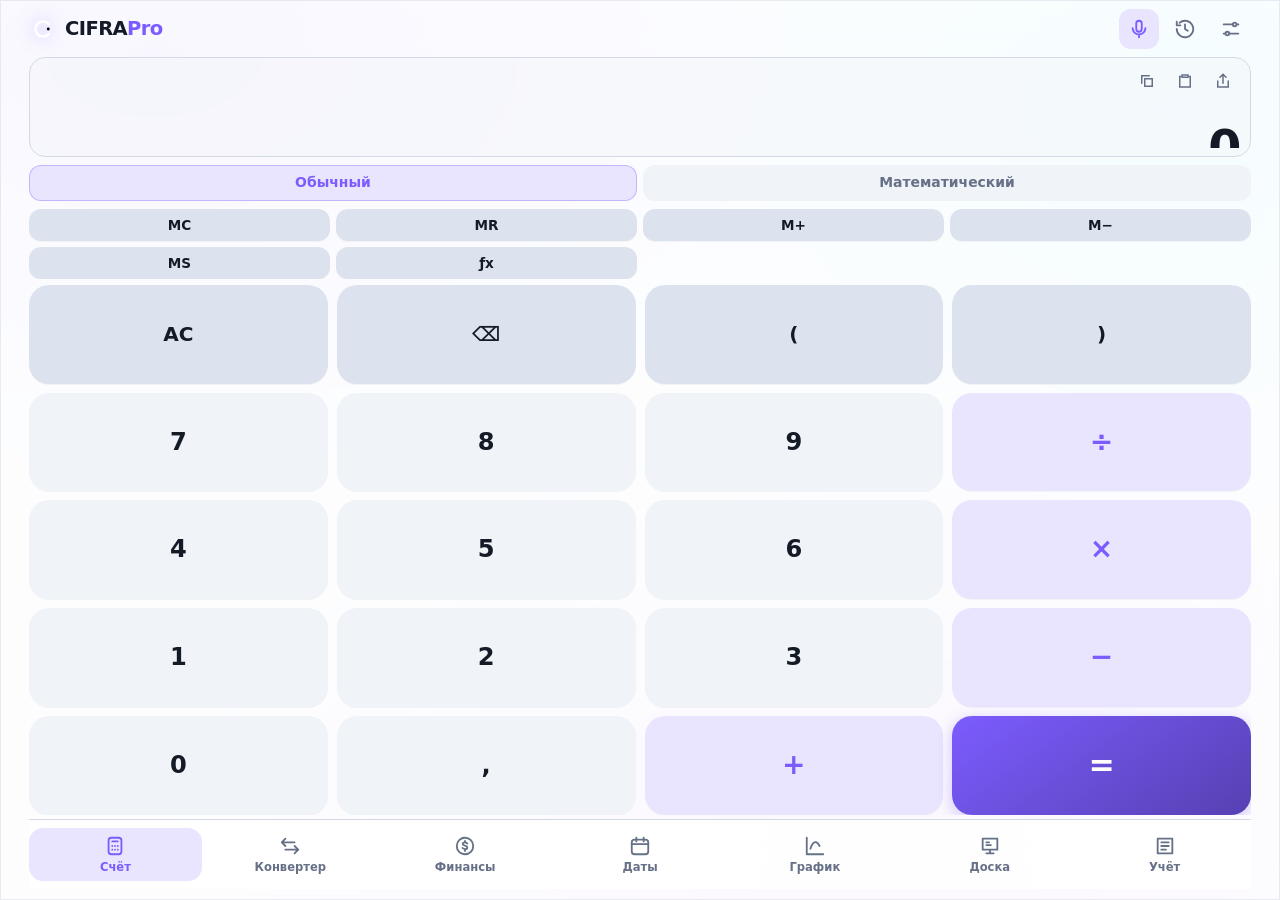
==== commit a97b6274: "Add files via upload" ====
--- a/cifra/index.html
+++ b/cifra/index.html
@@ -135,6 +135,27 @@
 }
 html.cifra-embed nav.nav button i,html.cifra-embed nav.nav svg{width:14px!important;height:14px!important}
 html.cifra-embed #drawer,html.cifra-embed dialog{max-height:85%!important}
+
+html.cifra-embed .mode-bar{margin:2px 0!important;gap:4px!important}
+html.cifra-embed .mode-btn{min-height:32px!important;font-size:.75rem!important;padding:4px 8px!important;border-radius:10px!important}
+html.cifra-embed .screen{
+  flex:0 0 auto!important;min-height:56px!important;max-height:88px!important;
+  padding:4px 8px!important;justify-content:flex-end!important;
+}
+html.cifra-embed #expr{font-size:.75rem!important;min-height:1em!important}
+html.cifra-embed #res{font-size:clamp(1.35rem,4.5vh,2.1rem)!important;line-height:1.1!important;max-height:1.4em!important}
+html.cifra-embed #calc #sciPad{
+  max-height:min(26vh,160px)!important;overflow-y:auto!important;
+}
+html.cifra-embed #calc #sciPad button{
+  min-height:28px!important;max-height:32px!important;
+  font-size:clamp(.62rem,1.5vh,.76rem)!important;padding:2px 1px!important;
+}
+html.cifra-embed #calc #pad.pad{
+  flex:1 1 auto!important;min-height:150px!important;
+  grid-template-rows:repeat(5,minmax(0,1fr))!important;
+}
+html.cifra-embed #calc #pad.pad button{height:100%!important;min-height:0!important}
 </style>
 <script>
 (function(){
@@ -157,6 +178,10 @@
   </header>
   <section id="calc" class="view">
     <div class="screen"><div class="stl"><span id="mb" hidden></span><i></i><button id="copy" aria-label="Копировать"><svg viewBox="0 0 24 24"><path d="M9 9h10v10H9zM5 15V5h10"/></svg></button><button id="paste" aria-label="Вставить"><svg viewBox="0 0 24 24"><path d="M8 4h8v3H8zM6 6H5v14h14V6h-1"/></svg></button><button id="share" aria-label="Поделиться"><svg viewBox="0 0 24 24"><path d="M12 15V3M8 7l4-4 4 4M5 12v8h14v-8"/></svg></button></div><div id="expr"></div><div id="res" title="Нажмите, чтобы скопировать">0</div></div>
+    <div id="modeBar" class="mode-bar" role="group" aria-label="Режим калькулятора">
+      <button type="button" data-mode="basic" class="mode-btn on">Обычный</button>
+      <button type="button" data-mode="sci" class="mode-btn">Математический</button>
+    </div>
     <div id="memp" class="pad mem"></div>
     <div id="sciPad" class="pad sci" hidden></div>
     <div id="pad" class="pad"></div>
--- a/cifra/css/style.css
+++ b/cifra/css/style.css
@@ -30,16 +30,17 @@
 .ib svg{width:22px;height:22px;fill:none;stroke:currentColor;stroke-width:2;stroke-linecap:round;stroke-linejoin:round}
 .view{flex:1;min-height:0;display:flex;flex-direction:column;overflow-y:auto;scrollbar-width:thin}
 .view>*{flex:none}
+#calc #pad,#calc #pad.pad{flex:1 1 auto!important;min-height:0}
 .tool{gap:6px}
-.screen{flex:1 1 auto!important;min-height:80px;display:flex;flex-direction:column;justify-content:flex-end;align-items:flex-end;padding:6px 8px 10px;overflow:hidden;touch-action:pan-y;border-radius:16px;background:color-mix(in srgb,var(--key) 40%,transparent)}
+.screen{flex:0 0 auto;min-height:64px;max-height:100px;display:flex;flex-direction:column;justify-content:flex-end;align-items:flex-end;padding:6px 10px 8px;overflow:hidden;touch-action:pan-y;border-radius:16px;background:color-mix(in srgb,var(--key) 40%,transparent);border:1px solid var(--line)}
 .stl{display:flex;gap:4px;width:100%;align-items:center;margin-bottom:4px}
 .stl i{flex:1}#mb{font-size:.75rem;color:var(--mut);padding:2px 8px;background:var(--op);border-radius:999px;color:var(--opfg)}
 .stl button{width:34px;height:34px;border-radius:10px;display:grid;place-items:center;color:var(--mut)}
 .stl button:active{background:var(--key)}
 .stl svg{width:18px;height:18px;fill:none;stroke:currentColor;stroke-width:2;stroke-linecap:round}
-#expr{color:var(--mut);font-size:1.15rem;white-space:nowrap;max-width:100%;overflow-x:auto;scrollbar-width:none;min-height:1.35em;width:100%;text-align:right}
+#expr{color:var(--mut);font-size:clamp(.85rem,2.4vw,1.05rem);white-space:nowrap;max-width:100%;overflow-x:auto;scrollbar-width:none;min-height:1.2em;width:100%;text-align:right;opacity:.9}
 #expr::-webkit-scrollbar{display:none}
-#res{font-size:3.5rem;font-weight:650;letter-spacing:-.03em;text-align:right;word-break:break-all;cursor:pointer;margin-top:2px;transition:font-size .15s,color .2s;width:100%}
+#res{font-size:clamp(1.8rem,7vw,3.2rem);font-weight:650;letter-spacing:-.03em;text-align:right;word-break:break-all;cursor:pointer;margin-top:0;transition:font-size .15s,color .2s;width:100%;line-height:1.15;max-height:2.4em;overflow:hidden}
 #res.err{color:#e5484d;animation:sh .35s}
 @keyframes sh{25%{transform:translateX(-6px)}75%{transform:translateX(6px)}}
 .pad{display:grid;grid-template-columns:repeat(4,1fr);gap:9px;margin-top:8px}
@@ -49,31 +50,65 @@
 .pad .op{background:var(--op);color:var(--opfg);font-size:1.65rem}
 .pad .eq{background:linear-gradient(145deg,var(--eq),color-mix(in srgb,var(--eq) 70%,#000));color:#fff;font-size:1.85rem;box-shadow:0 4px 16px color-mix(in srgb,var(--eq) 35%,transparent)}
 .pad .z{grid-column:span 2}
-.sci{
-  gap:6px;
+.mode-bar{
+  display:flex;gap:6px;flex:0 0 auto;margin:4px 0 2px;padding:0;
+}
+.mode-btn{
+  flex:1;min-height:36px;padding:6px 10px;border-radius:12px;
+  background:var(--key);color:var(--mut);font-size:.82rem;font-weight:600;
+  border:1px solid transparent;transition:background .15s,color .15s,border-color .15s;
+}
+.mode-btn.on{
+  background:var(--op);color:var(--opfg);border-color:color-mix(in srgb,var(--eq) 35%,transparent);
+}
+.mode-btn:active{transform:scale(.97)}
+/* calc column layout: циферблат + режимы + mem + sci? + цифры */
+#calc.view{
+  display:flex;flex-direction:column;min-height:0;overflow:hidden;gap:4px;
+}
+#calc #memp{flex:0 0 auto}
+#calc #sciPad{
+  flex:0 0 auto;
+  gap:4px;
   grid-template-columns:repeat(4,minmax(0,1fr));
-  margin-top:4px;
-  flex:0 0 auto;
-}
-.sci button{
+  margin-top:0;
+  max-height:min(28vh,200px);
+  overflow-y:auto;
+  overflow-x:hidden;
+  scrollbar-width:thin;
+  padding-right:2px;
+}
+#calc #sciPad.sci button{
   height:auto!important;
-  min-height:36px;
-  padding:6px 4px;
-  font-size:clamp(.72rem,.95vw + .55rem,.88rem);
-  line-height:1.15;
+  min-height:30px;
+  max-height:34px;
+  padding:3px 2px;
+  font-size:clamp(.65rem,.9vw + .5rem,.8rem);
+  line-height:1.1;
   background:var(--fn);
-  border-radius:calc(var(--kr)*.65);
+  border-radius:calc(var(--kr)*.6);
   font-weight:550;
   white-space:nowrap;
   overflow:hidden;
   text-overflow:ellipsis;
-  letter-spacing:-.01em;
-}
-.mem{grid-template-columns:repeat(6,minmax(0,1fr));gap:6px;margin-top:4px}
+  letter-spacing:-.02em;
+}
+#calc #pad.pad{
+  flex:1 1 auto;
+  min-height:0;
+  grid-template-rows:repeat(5,minmax(0,1fr));
+  margin-top:2px;
+  align-content:stretch;
+}
+#calc #pad.pad button{
+  height:100%;
+  min-height:0;
+}
+.mem{grid-template-columns:repeat(6,minmax(0,1fr));gap:6px;margin-top:2px}
 .mem button{
-  height:calc(clamp(30px,calc(var(--u)*.55),40px)*var(--ks));
-  min-height:32px;
-  font-size:clamp(.72rem,2.2vw,.85rem);
+  height:calc(clamp(28px,calc(var(--u)*.5),36px)*var(--ks));
+  min-height:28px;
+  font-size:clamp(.68rem,2vw,.8rem);
   background:var(--fn);
   border-radius:12px;
   white-space:nowrap;
@@ -81,16 +116,12 @@
   text-overflow:ellipsis;
   padding:0 2px;
 }
-/* ƒx активен — режим «Математический» */
 .mem button[data-k=sci][aria-pressed=true]{
-  background:var(--op);
-  color:var(--opfg);
-  font-weight:700;
-}
-/* обычный режим: основной pad чуть выше */
-:root:not(.sm) #pad.pad{min-height:220px}
-:root.sm #pad.pad{min-height:160px}
-:root.sm .sci{max-height:none}
+  background:var(--op);color:var(--opfg);font-weight:700;
+}
+/* обычный: больше места цифрам; математический: sci компактный сверху */
+:root:not(.sm) #calc #pad.pad{min-height:200px}
+:root.sm #calc #pad.pad{min-height:140px}
 .rp::after{content:"";position:absolute;left:var(--x);top:var(--y);width:10px;height:10px;margin:-5px;border-radius:50%;background:currentColor;opacity:0;pointer-events:none;animation:rp .5s ease-out}
 @keyframes rp{from{opacity:.28;transform:scale(0)}to{opacity:0;transform:scale(32)}}
 .nav{display:flex;gap:2px;padding:8px 0 2px;flex:none;overflow-x:auto;scrollbar-width:none;border-top:1px solid var(--line);margin-top:4px}
@@ -474,13 +505,22 @@
 
 .top #mic{background:var(--op);color:var(--opfg)}
 
-/* v5.2.5: клавиатура подстраивается под высоту окна (в Контуре калькулятор в iframe), а не под оценку по 100dvh:
-   строка выражения/истории больше не обрезается, нижний ряд не уходит под навигацию */
-#calc .screen{flex:1 1 auto!important;min-height:112px}
-#calc #expr{min-height:1.5em;line-height:1.5}
-#calc #memp button{height:36px}
-#calc #pad{flex:0 1 auto;min-height:0;grid-template-rows:repeat(5,minmax(34px,calc(var(--cap)*var(--ks))))}
+/* 5.8.39: пропорции — циферблат компактный, цифры забирают оставшееся место */
+#calc .screen{
+  flex:0 0 auto!important;
+  min-height:64px!important;
+  max-height:100px!important;
+}
+#calc #expr{min-height:1.15em;line-height:1.25;font-size:clamp(.8rem,2vw,.95rem)}
+#calc #res{font-size:clamp(1.6rem,6vw,2.8rem)!important}
+#calc #memp button{height:32px;min-height:32px}
+#calc #pad{
+  flex:1 1 auto!important;
+  min-height:0!important;
+  grid-template-rows:repeat(5,minmax(0,1fr))!important;
+}
 #calc #pad button{height:100%;min-height:0}
+#calc.view{overflow:hidden!important}
 
 /* Fixes for iOS overflow and mode bar under tab-bar (test run 2026-10-21) */
 .app, .shell, #calc, .pad {
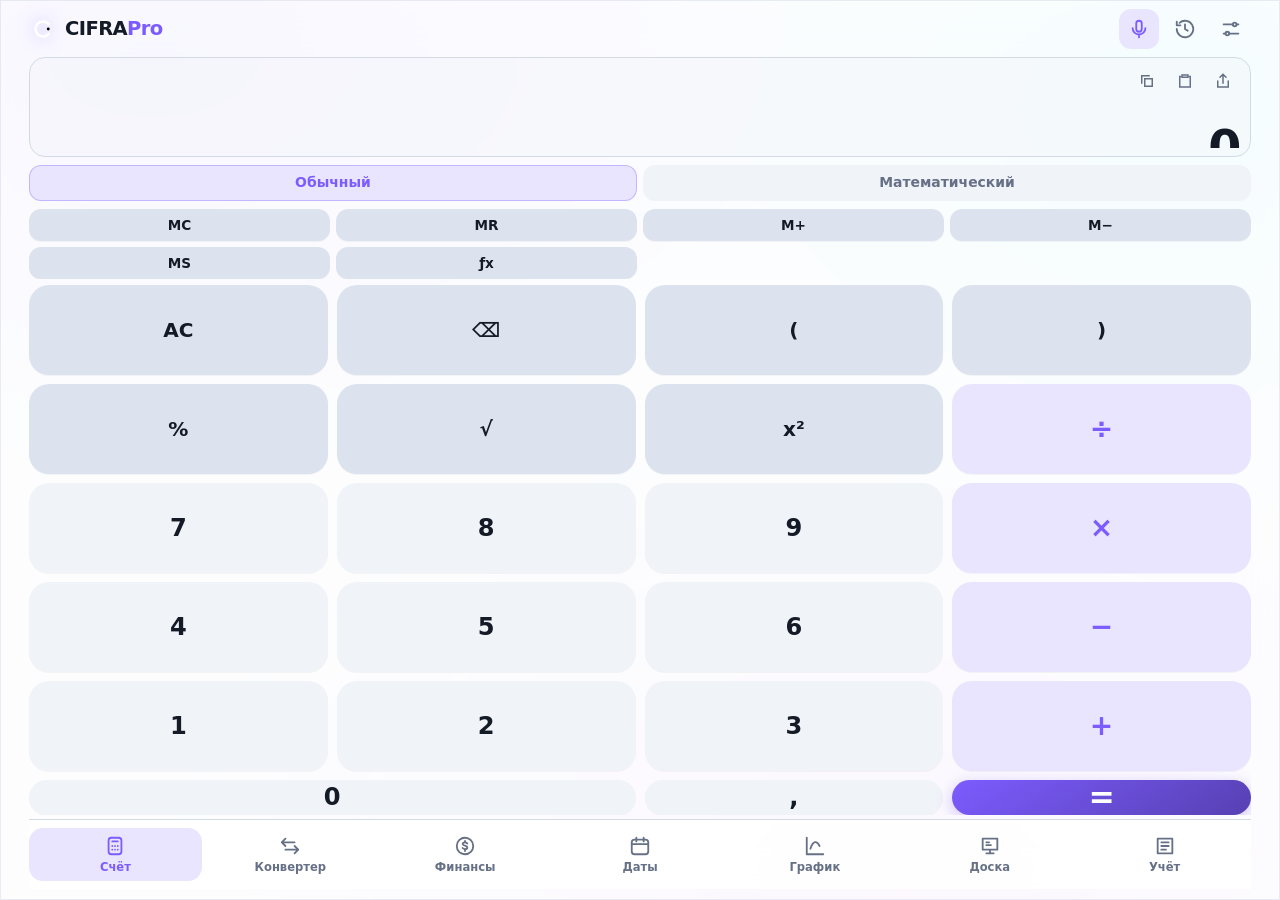
==== commit f2b71511: "Add files via upload" ====
--- a/cifra/index.html
+++ b/cifra/index.html
@@ -134,6 +134,8 @@
   gap:2px!important;
 }
 html.cifra-embed nav.nav button i,html.cifra-embed nav.nav svg{width:14px!important;height:14px!important}
+html.cifra-embed #sciPad[hidden]{display:none!important;height:0!important;max-height:0!important;overflow:hidden!important;flex:0!important;margin:0!important;padding:0!important}
+html.cifra-embed #modeBar[hidden]{display:none!important}
 html.cifra-embed #drawer,html.cifra-embed dialog{max-height:85%!important}
 
 html.cifra-embed .mode-bar{margin:2px 0!important;gap:4px!important}
--- a/cifra/css/style.css
+++ b/cifra/css/style.css
@@ -583,3 +583,13 @@
 html.cifra-embed .view[hidden],
 html.cifra-embed .tool[hidden],
 html.cifra-embed section[hidden]{display:none!important;visibility:hidden!important;height:0!important;overflow:hidden!important;flex:none!important}
+
+
+/* 5.8.40: sci только в математическом */
+#sciPad[hidden],#sciPad[hidden].pad,#sciPad[hidden].sci{
+  display:none!important;visibility:hidden!important;height:0!important;max-height:0!important;
+  overflow:hidden!important;margin:0!important;padding:0!important;border:0!important;flex:0!important;
+}
+#modeBar[hidden]{display:none!important}
+#calc #pad.pad{grid-template-rows:repeat(6,minmax(0,1fr))}
+:root.sm #calc #pad.pad{grid-template-rows:repeat(5,minmax(0,1fr))}
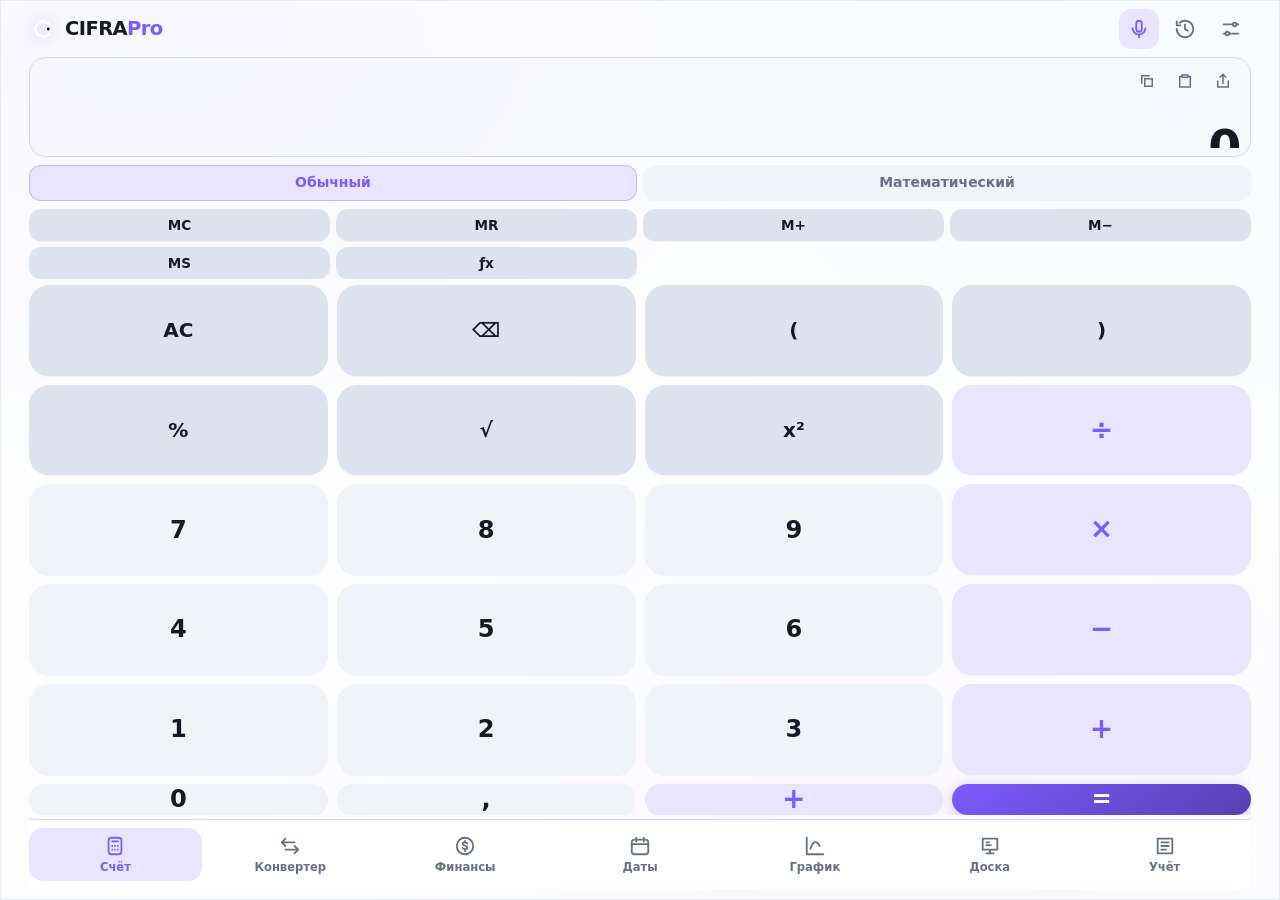
==== commit d0095d2e: "Add files via upload" ====
--- a/cifra/index.html
+++ b/cifra/index.html
@@ -164,6 +164,9 @@
   try{
     if(/[?&]embed=1(?:&|$)/.test(location.search)||window.parent!==window){
       document.documentElement.classList.add('cifra-embed');
+    }
+    if(/[?&](?:basic=1|mode=basic)(?:&|$)/.test(location.search)){
+      document.documentElement.classList.add('cifra-basic');
     }
   }catch(e){}
 })();
--- a/cifra/css/style.css
+++ b/cifra/css/style.css
@@ -48,8 +48,8 @@
 .pad button:active{transform:scale(.94)}
 .pad .fn{background:var(--fn);font-size:1.18rem}
 .pad .op{background:var(--op);color:var(--opfg);font-size:1.65rem}
-.pad .eq{background:linear-gradient(145deg,var(--eq),color-mix(in srgb,var(--eq) 70%,#000));color:#fff;font-size:1.85rem;box-shadow:0 4px 16px color-mix(in srgb,var(--eq) 35%,transparent)}
-.pad .z{grid-column:span 2}
+.pad .eq{background:linear-gradient(145deg,var(--eq),color-mix(in srgb,var(--eq) 70%,#000));color:#fff;font-size:clamp(1.05rem,3.5vw,1.42rem);font-weight:650;box-shadow:0 4px 16px color-mix(in srgb,var(--eq) 35%,transparent)}
+.pad .z{grid-column:span 1}
 .mode-bar{
   display:flex;gap:6px;flex:0 0 auto;margin:4px 0 2px;padding:0;
 }
@@ -593,3 +593,47 @@
 #modeBar[hidden]{display:none!important}
 #calc #pad.pad{grid-template-rows:repeat(6,minmax(0,1fr))}
 :root.sm #calc #pad.pad{grid-template-rows:repeat(5,minmax(0,1fr))}
+
+
+/* 5.8.41: агент — компактный обычный калькулятор (как вкладка, только меньше) */
+html.cifra-basic #modeBar,
+html.cifra-embed.cifra-basic #modeBar{display:none!important}
+html.cifra-basic #memp [data-k=sci],
+html.cifra-embed.cifra-basic #memp [data-k=sci]{display:none!important}
+html.cifra-basic #sciPad,
+html.cifra-embed.cifra-basic #sciPad{display:none!important;height:0!important}
+html.cifra-embed.cifra-basic .app{padding:4px 6px!important}
+html.cifra-embed.cifra-basic .top{min-height:28px!important;padding:0 2px!important}
+html.cifra-embed.cifra-basic .screen{
+  min-height:48px!important;max-height:64px!important;padding:4px 8px!important;
+}
+html.cifra-embed.cifra-basic #res{font-size:clamp(1.25rem,4vh,1.85rem)!important}
+html.cifra-embed.cifra-basic #expr{font-size:.7rem!important}
+html.cifra-embed.cifra-basic #memp button{height:28px!important;min-height:28px!important;font-size:.7rem!important}
+html.cifra-embed.cifra-basic #calc #pad.pad{
+  flex:1 1 auto!important;min-height:0!important;
+  grid-template-rows:repeat(6,minmax(0,1fr))!important;gap:4px!important;
+}
+html.cifra-embed.cifra-basic #calc #pad.pad button{
+  height:100%!important;min-height:0!important;
+  font-size:clamp(.85rem,2.2vh,1.1rem)!important;
+  border-radius:10px!important;
+}
+html.cifra-embed.cifra-basic nav.nav{padding:2px 0 0!important}
+html.cifra-embed.cifra-basic nav.nav button{font-size:.55rem!important;padding:3px 2px!important}
+/* все кнопки нижнего ряда одной ширины */
+#calc #pad.pad button{min-width:0}
+
+
+/* 5.8.42: в агенте скрыть нижнее меню CIFRA полностью */
+html.cifra-basic nav.nav,
+html.cifra-embed.cifra-basic nav.nav{
+  display:none!important;
+  height:0!important;
+  max-height:0!important;
+  overflow:hidden!important;
+  padding:0!important;
+  margin:0!important;
+  border:0!important;
+  visibility:hidden!important;
+}
